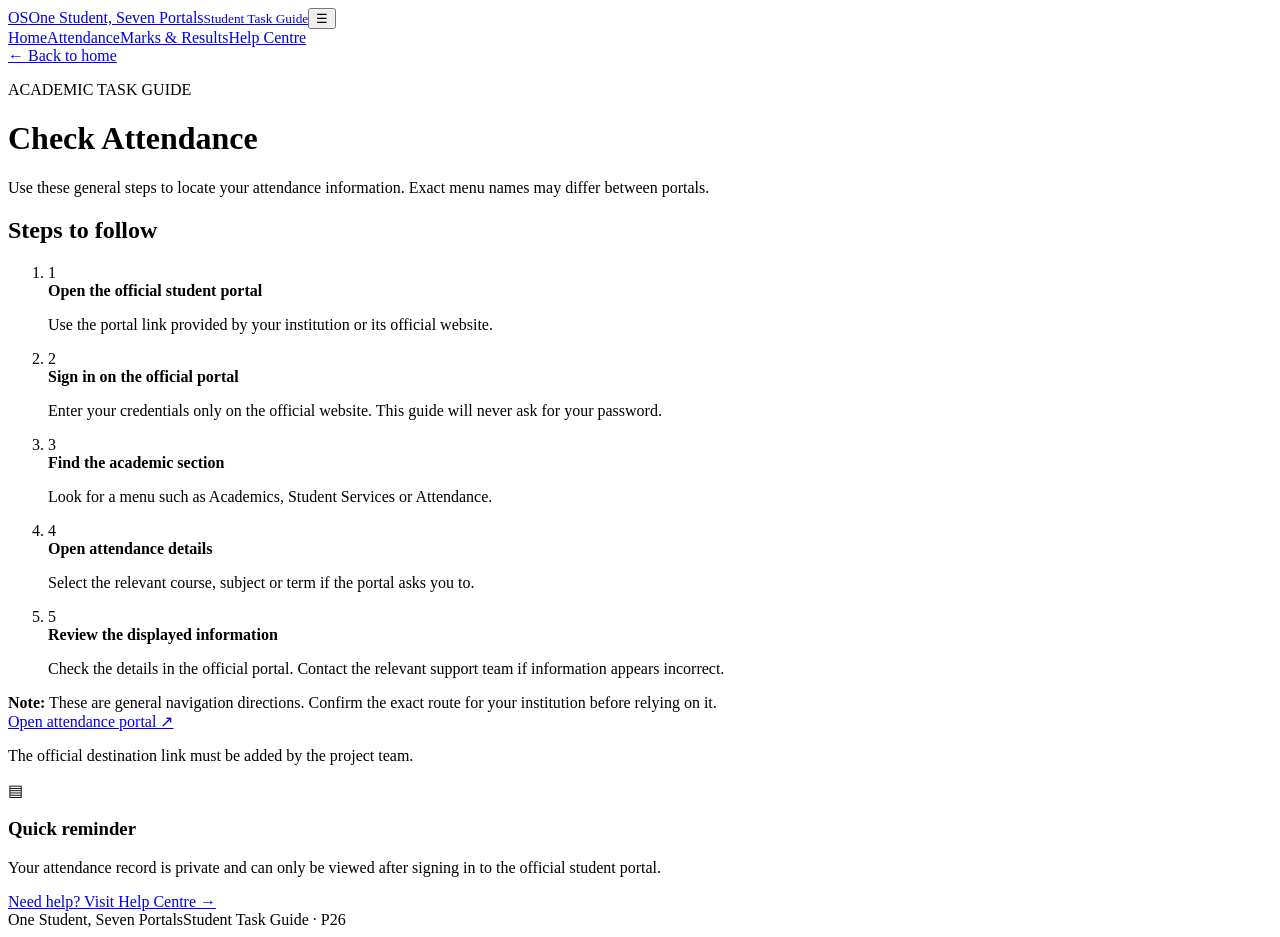
==== attendance.html @ 8317aff0 "Add files via upload" ====
<!DOCTYPE html>
<html lang="en"><head><meta charset="UTF-8"><meta name="viewport" content="width=device-width, initial-scale=1.0"><title>Check Attendance | Student Task Guide</title><link rel="stylesheet" href="css/style.css"></head>
<body><header class="site-header"><a class="brand" href="index.html"><span class="brand-mark">OS</span><span>One Student, Seven Portals<small>Student Task Guide</small></span></a><button class="menu-toggle" aria-label="Toggle navigation" aria-expanded="false">☰</button><nav class="nav"><a href="index.html">Home</a><a class="active" href="attendance.html">Attendance</a><a href="results.html">Marks & Results</a><a href="help.html">Help Centre</a></nav></header>
<main class="content-page"><a class="back-link" href="index.html">← Back to home</a><p class="eyebrow">ACADEMIC TASK GUIDE</p><h1>Check Attendance</h1><p class="lead">Use these general steps to locate your attendance information. Exact menu names may differ between portals.</p>
<div class="guide-layout"><section class="panel"><h2>Steps to follow</h2><ol class="steps"><li><span>1</span><div><strong>Open the official student portal</strong><p>Use the portal link provided by your institution or its official website.</p></div></li><li><span>2</span><div><strong>Sign in on the official portal</strong><p>Enter your credentials only on the official website. This guide will never ask for your password.</p></div></li><li><span>3</span><div><strong>Find the academic section</strong><p>Look for a menu such as Academics, Student Services or Attendance.</p></div></li><li><span>4</span><div><strong>Open attendance details</strong><p>Select the relevant course, subject or term if the portal asks you to.</p></div></li><li><span>5</span><div><strong>Review the displayed information</strong><p>Check the details in the official portal. Contact the relevant support team if information appears incorrect.</p></div></li></ol>
<div class="callout"><strong>Note:</strong> These are general navigation directions. Confirm the exact route for your institution before relying on it.</div>
<a class="button primary portal-button" data-portal="attendance" href="#" target="_blank" rel="noopener">Open attendance portal ↗</a><p class="small-muted portal-status" aria-live="polite">The official destination link must be added by the project team.</p></section>
<aside class="side-card"><span class="task-icon">▤</span><h3>Quick reminder</h3><p>Your attendance record is private and can only be viewed after signing in to the official student portal.</p><a href="help.html" class="text-link">Need help? Visit Help Centre →</a></aside></div></main>
<footer><span>One Student, Seven Portals</span><span>Student Task Guide · P26</span></footer><script src="js/main.js"></script></body></html>
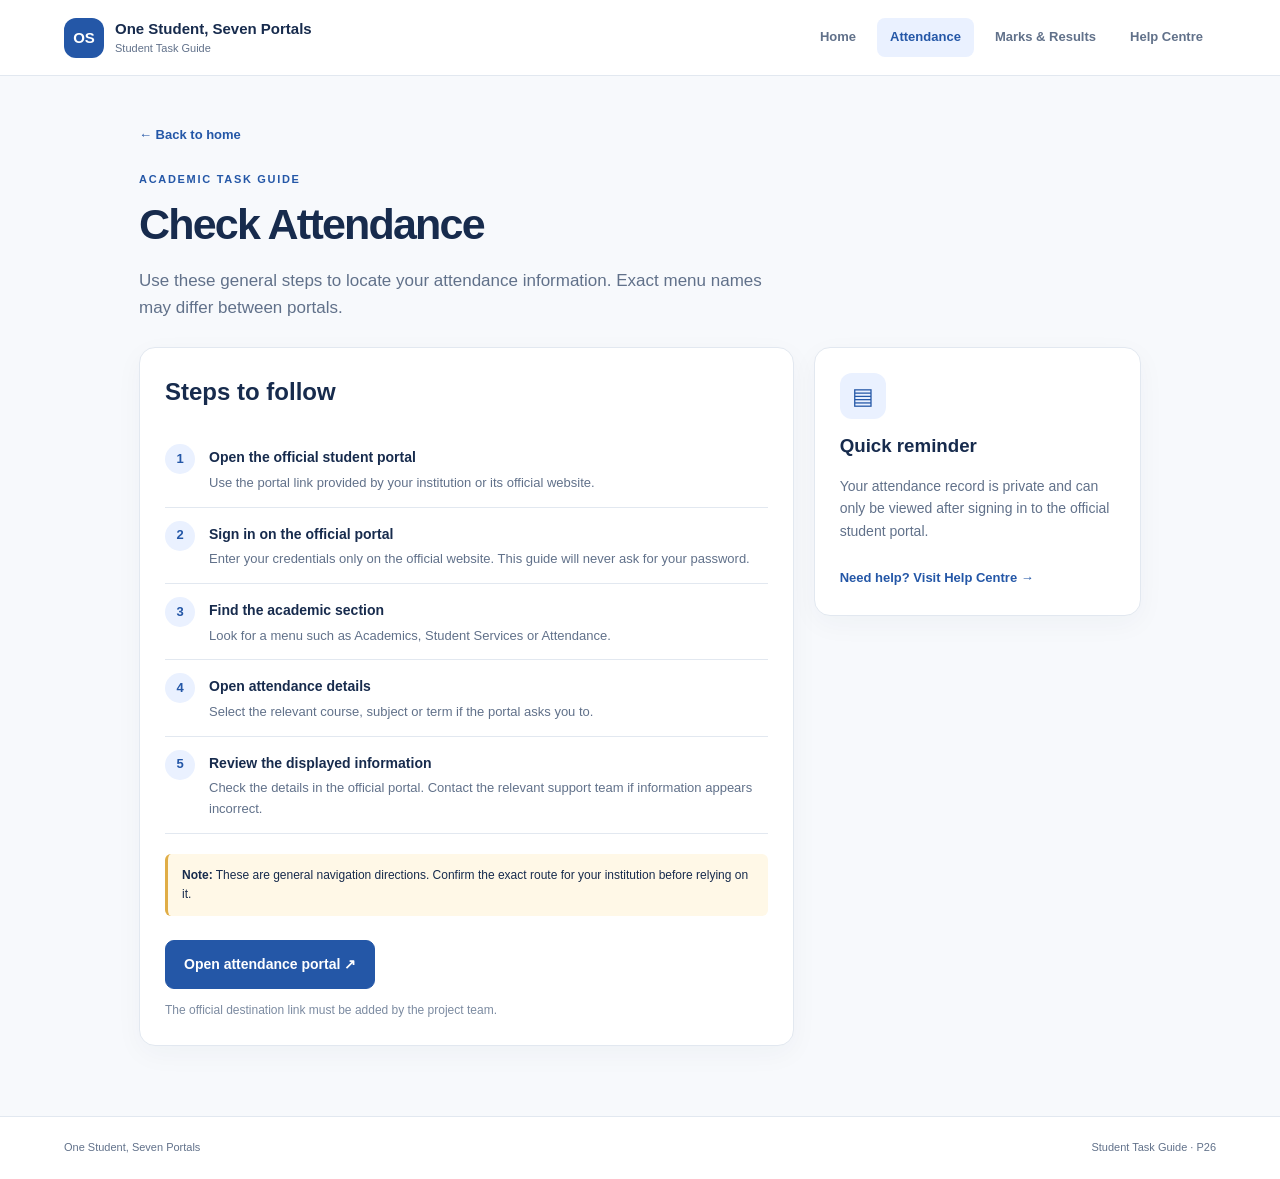
==== commit 97abc5c0: "Update attendance.html" ====
--- a/attendance.html
+++ b/attendance.html
@@ -1,9 +1,9 @@
 <!DOCTYPE html>
-<html lang="en"><head><meta charset="UTF-8"><meta name="viewport" content="width=device-width, initial-scale=1.0"><title>Check Attendance | Student Task Guide</title><link rel="stylesheet" href="css/style.css"></head>
+<html lang="en"><head><meta charset="UTF-8"><meta name="viewport" content="width=device-width, initial-scale=1.0"><title>Check Attendance | Student Task Guide</title><link rel="stylesheet" href="style.css"></head>
 <body><header class="site-header"><a class="brand" href="index.html"><span class="brand-mark">OS</span><span>One Student, Seven Portals<small>Student Task Guide</small></span></a><button class="menu-toggle" aria-label="Toggle navigation" aria-expanded="false">☰</button><nav class="nav"><a href="index.html">Home</a><a class="active" href="attendance.html">Attendance</a><a href="results.html">Marks & Results</a><a href="help.html">Help Centre</a></nav></header>
 <main class="content-page"><a class="back-link" href="index.html">← Back to home</a><p class="eyebrow">ACADEMIC TASK GUIDE</p><h1>Check Attendance</h1><p class="lead">Use these general steps to locate your attendance information. Exact menu names may differ between portals.</p>
 <div class="guide-layout"><section class="panel"><h2>Steps to follow</h2><ol class="steps"><li><span>1</span><div><strong>Open the official student portal</strong><p>Use the portal link provided by your institution or its official website.</p></div></li><li><span>2</span><div><strong>Sign in on the official portal</strong><p>Enter your credentials only on the official website. This guide will never ask for your password.</p></div></li><li><span>3</span><div><strong>Find the academic section</strong><p>Look for a menu such as Academics, Student Services or Attendance.</p></div></li><li><span>4</span><div><strong>Open attendance details</strong><p>Select the relevant course, subject or term if the portal asks you to.</p></div></li><li><span>5</span><div><strong>Review the displayed information</strong><p>Check the details in the official portal. Contact the relevant support team if information appears incorrect.</p></div></li></ol>
 <div class="callout"><strong>Note:</strong> These are general navigation directions. Confirm the exact route for your institution before relying on it.</div>
 <a class="button primary portal-button" data-portal="attendance" href="#" target="_blank" rel="noopener">Open attendance portal ↗</a><p class="small-muted portal-status" aria-live="polite">The official destination link must be added by the project team.</p></section>
 <aside class="side-card"><span class="task-icon">▤</span><h3>Quick reminder</h3><p>Your attendance record is private and can only be viewed after signing in to the official student portal.</p><a href="help.html" class="text-link">Need help? Visit Help Centre →</a></aside></div></main>
-<footer><span>One Student, Seven Portals</span><span>Student Task Guide · P26</span></footer><script src="js/main.js"></script></body></html>+<footer><span>One Student, Seven Portals</span><span>Student Task Guide · P26</span></footer><script src="main.js"></script></body></html>
--- a/style.css
+++ b/style.css
@@ -0,0 +1,3 @@
+:root{--ink:#172b4d;--muted:#61718a;--blue:#2457a7;--blue2:#eaf1ff;--line:#e2e8f0;--paper:#f7f9fc;--white:#fff;--green:#dff5ed}
+*{box-sizing:border-box}body{margin:0;font-family:Arial,Helvetica,sans-serif;color:var(--ink);background:var(--paper);line-height:1.6}a{color:inherit;text-decoration:none}.site-header{height:auto;min-height:76px;padding:14px max(5vw,22px);background:#fff;border-bottom:1px solid var(--line);display:flex;align-items:center;justify-content:space-between;gap:24px;position:sticky;top:0;z-index:5}.brand{display:flex;align-items:center;gap:11px;font-weight:700;font-size:15px;line-height:1.2}.brand small{display:block;color:var(--muted);font-weight:400;font-size:11px;margin-top:4px}.brand-mark{width:40px;height:40px;display:grid;place-items:center;background:var(--blue);color:white;border-radius:12px;font-weight:800}.nav{display:flex;gap:8px;align-items:center}.nav a{padding:9px 13px;border-radius:8px;color:var(--muted);font-size:13px;font-weight:600}.nav a:hover,.nav a.active{background:var(--blue2);color:var(--blue)}.menu-toggle{display:none;border:0;background:var(--blue2);color:var(--blue);border-radius:8px;padding:8px 12px;font-size:20px}.hero{padding:76px max(8vw,24px);display:grid;grid-template-columns:1.4fr .8fr;gap:8vw;align-items:center;background:linear-gradient(120deg,#f0f5ff,#f8fbff)}.eyebrow{color:var(--blue);font-size:11px;font-weight:800;letter-spacing:1.7px;margin:0 0 12px}.hero h1,.content-page h1{font-size:clamp(34px,5vw,54px);line-height:1.12;letter-spacing:-1.8px;margin:0 0 18px}.hero h1 span{color:var(--blue)}.lead{font-size:17px;color:var(--muted);max-width:650px;margin:0 0 26px}.hero-actions{display:flex;flex-wrap:wrap;gap:12px}.button{display:inline-flex;align-items:center;justify-content:center;padding:12px 18px;border-radius:9px;font-size:14px;font-weight:700;border:1px solid var(--blue);transition:.2s}.primary{background:var(--blue);color:#fff}.primary:hover{background:#173f80}.secondary{color:var(--blue);background:#fff}.secondary:hover{background:var(--blue2)}.hero-card,.panel,.side-card,.task-card,.faq{background:#fff;border:1px solid var(--line);border-radius:16px;padding:25px;box-shadow:0 8px 28px rgba(23,43,77,.04)}.hero-card{max-width:330px;justify-self:end}.card-icon{font-size:30px;color:var(--blue)}.hero-card h2{font-size:24px;line-height:1.25}.hero-card p,.task-card p,.side-card p,.faq p{color:var(--muted);font-size:14px}.mini-line{height:1px;background:var(--line);margin:20px 0}.small-muted{font-size:12px!important;color:#7c8ba1!important}.section{padding:64px max(8vw,24px)}.section-heading{text-align:center;margin-bottom:28px}.section-heading h2{font-size:30px;margin:0 0 5px}.section-heading>p:last-child{color:var(--muted);margin-top:0}.task-grid{display:grid;grid-template-columns:repeat(2,minmax(0,1fr));gap:18px;max-width:900px;margin:auto}.task-card{padding:27px;transition:.2s}.task-card:hover{transform:translateY(-3px);border-color:#b7cafa}.task-icon{display:inline-grid;place-items:center;width:46px;height:46px;border-radius:12px;background:var(--blue2);color:var(--blue);font-size:23px}.task-card h3{margin:16px 0 5px;font-size:19px}.card-link,.text-link{display:inline-block;color:var(--blue);font-size:13px;font-weight:700;margin-top:12px}.visual-search{max-width:900px;margin:22px auto 0;border:1px dashed #b9c8dd;background:#fff;border-radius:12px;padding:15px 18px;display:flex;align-items:center;gap:14px;color:#71819a}.visual-search>span:first-child{font-size:25px}.visual-search strong,.visual-search small{display:block}.visual-search strong{font-size:13px;color:#6d7c91}.visual-search small{font-size:11px}.search-tag{margin-left:auto;font-size:10px;background:#f0f3f8;padding:5px 9px;border-radius:20px}.notice{margin:0 max(8vw,24px) 45px;padding:17px 20px;border-left:4px solid #4b8a78;background:var(--green);border-radius:8px;color:#285747;font-size:13px}.content-page{max-width:1050px;margin:0 auto;padding:45px 24px 70px}.content-page h1{font-size:43px}.back-link{display:inline-block;color:var(--blue);font-size:13px;font-weight:700;margin-bottom:25px}.guide-layout{display:grid;grid-template-columns:1.6fr .8fr;gap:20px;align-items:start}.panel h2{margin-top:0}.steps{list-style:none;padding:0;margin:20px 0}.steps li{display:flex;gap:14px;padding:13px 0;border-bottom:1px solid var(--line)}.steps li>span{flex:0 0 30px;height:30px;display:grid;place-items:center;border-radius:50%;background:var(--blue2);color:var(--blue);font-weight:800;font-size:13px}.steps strong{font-size:14px}.steps p{font-size:13px;color:var(--muted);margin:3px 0 0}.callout{background:#fff8e7;border-left:3px solid #e0ad46;padding:12px 14px;border-radius:6px;font-size:12px;margin:20px 0}.portal-button{margin-top:4px}.portal-status{margin-bottom:0}.side-card{margin-top:0}.side-card h3{margin:12px 0 4px}.faq-list{display:grid;gap:12px}.faq{padding:20px 23px}.faq h2{font-size:16px;margin:0 0 5px}.faq p{margin:0}.content-page .notice{margin:25px 0 0}footer{padding:22px max(5vw,22px);border-top:1px solid var(--line);background:#fff;display:flex;justify-content:space-between;color:var(--muted);font-size:11px}
+@media(max-width:760px){.site-header{flex-wrap:wrap}.menu-toggle{display:block}.nav{display:none;flex-basis:100%;flex-direction:column;align-items:stretch}.nav.open{display:flex}.nav a{padding:11px}.hero{grid-template-columns:1fr;padding-top:52px;padding-bottom:52px}.hero-card{justify-self:start;max-width:none}.task-grid,.guide-layout{grid-template-columns:1fr}.content-page h1{font-size:36px}.section{padding-top:48px;padding-bottom:48px}footer{gap:10px;flex-direction:column}}
